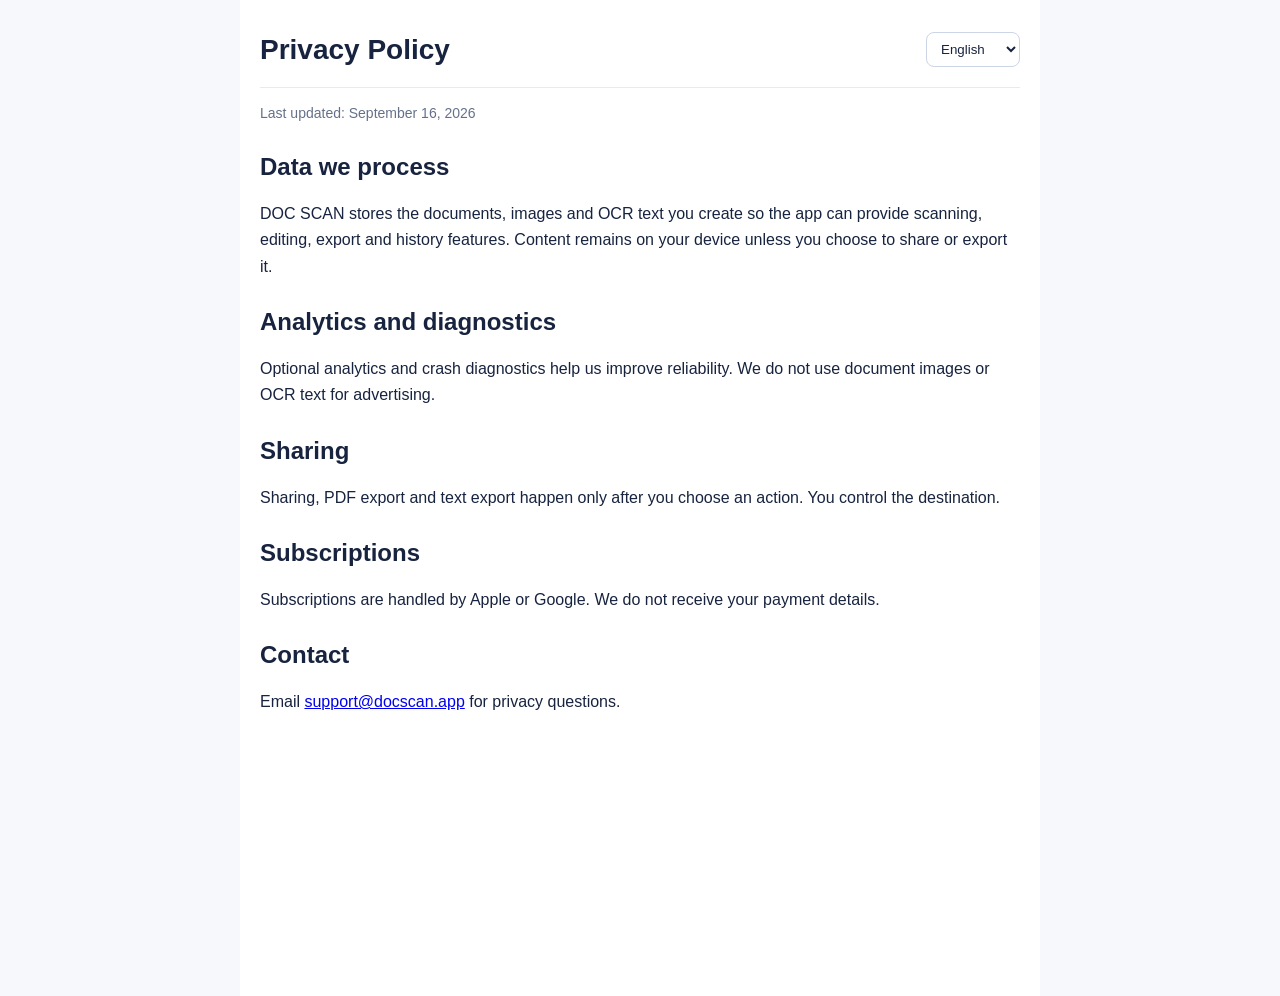
==== docscan_privacy.html @ a932596c "Add files via upload" ====
<!doctype html><html lang="en"><head><meta charset="utf-8"><meta name="viewport" content="width=device-width,initial-scale=1"><title>DOC SCAN Privacy Policy</title><link rel="stylesheet" href="docscan_legal.css"></head><body><main class="wrap"><header><h1 data-i18n="title"></h1><select id="lang" aria-label="Language"><option value="en">English</option><option value="es">Español</option><option value="ja">日本語</option><option value="zh">简体中文</option></select></header><p class="meta" data-i18n="updated"></p><article id="content"></article></main><script src="docscan_legal.js"></script><script>render("privacy")</script></body></html>
---- docscan_legal.css ----
:root{font-family:-apple-system,BlinkMacSystemFont,"Segoe UI",sans-serif;color:#17233f;background:#f6f8fc}body{margin:0}.wrap{max-width:760px;margin:0 auto;padding:32px 20px 64px;background:#fff;min-height:100vh}header{display:flex;justify-content:space-between;align-items:center;gap:16px;border-bottom:1px solid #e5eaf3;padding-bottom:20px}h1{font-size:28px;margin:0}h2{margin-top:28px}p,li{line-height:1.65}select{padding:8px 10px;border:1px solid #ccd5e5;border-radius:8px;background:#fff;color:inherit}.meta{color:#65718a;font-size:14px}
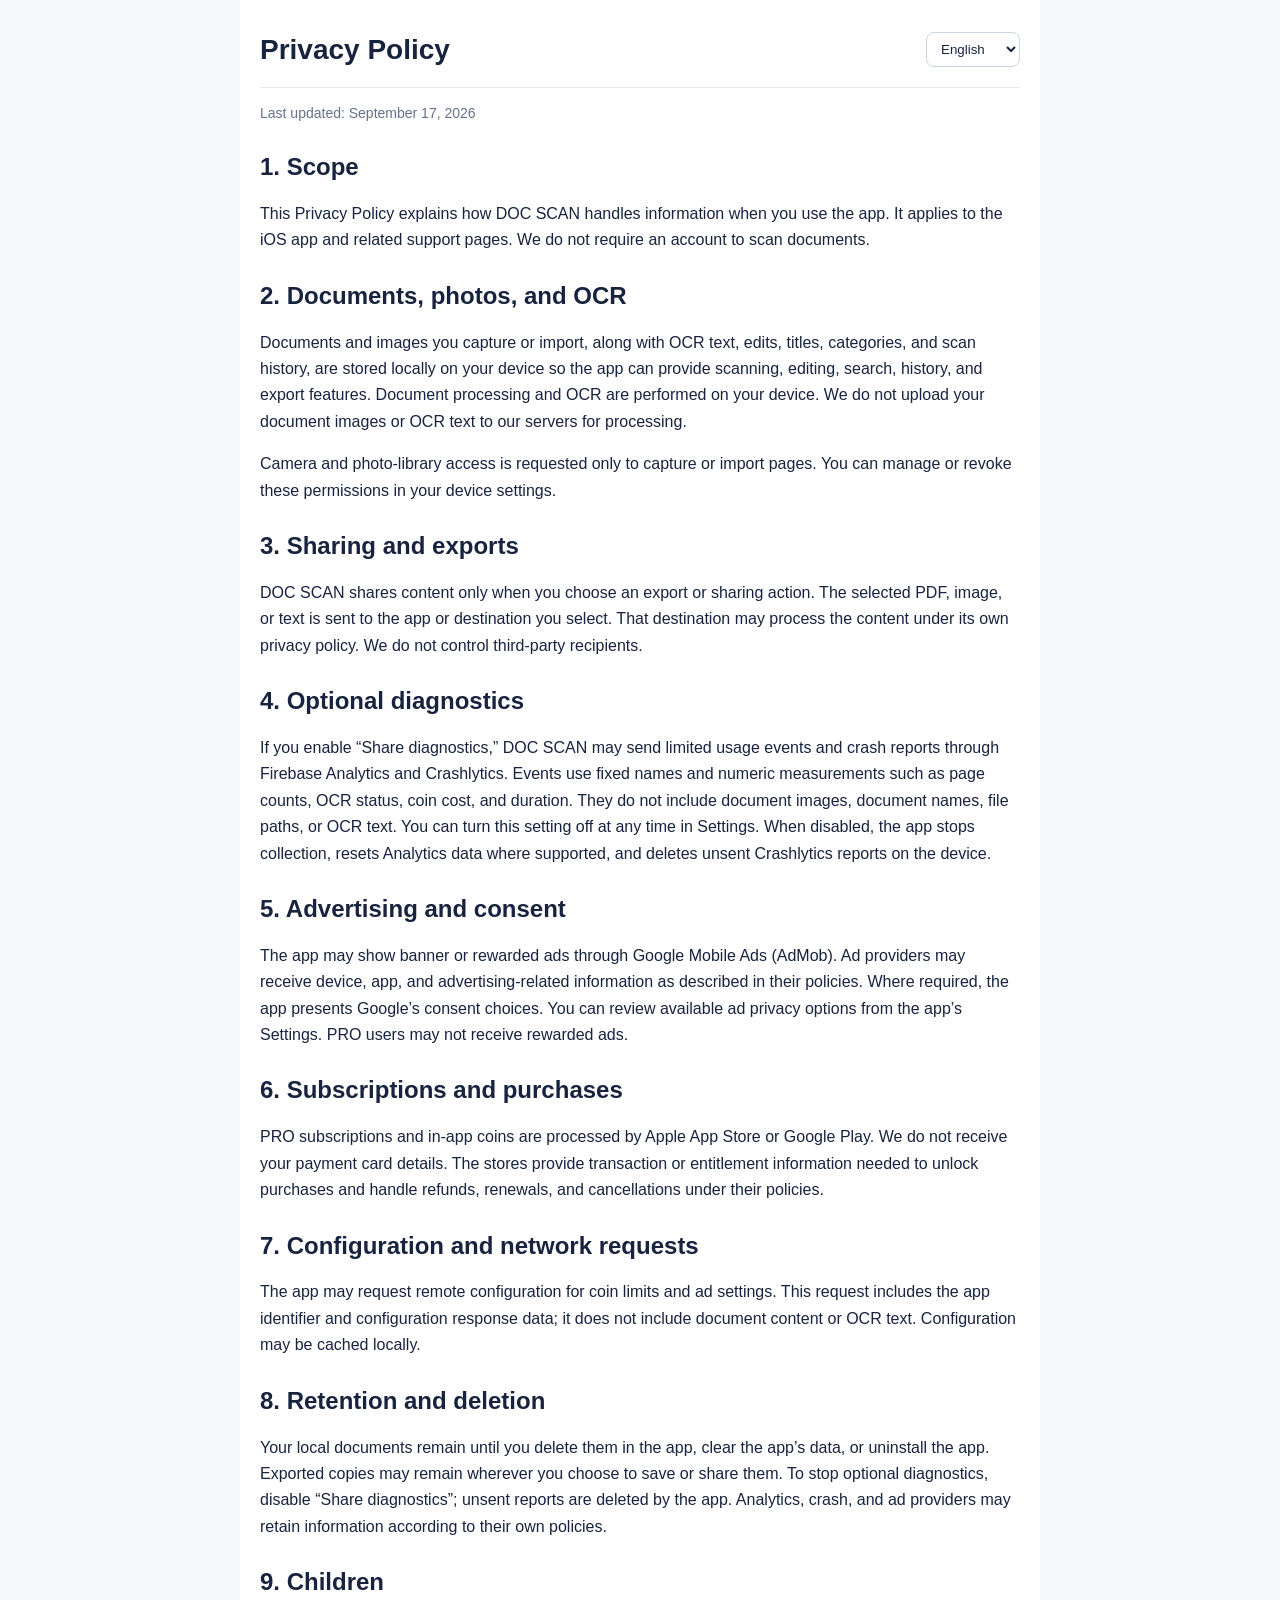
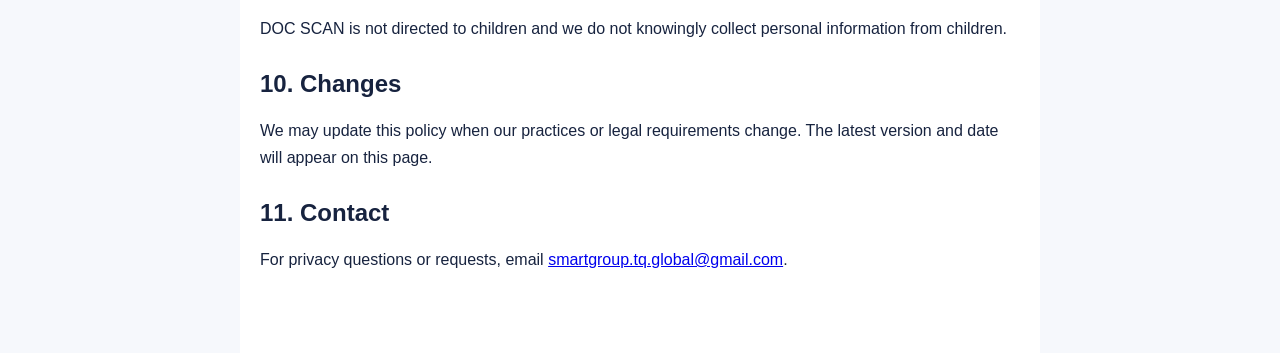
==== commit b2c90769: "Add files via upload" ====
--- a/docscan_privacy.html
+++ b/docscan_privacy.html
@@ -1 +1,29 @@
-<!doctype html><html lang="en"><head><meta charset="utf-8"><meta name="viewport" content="width=device-width,initial-scale=1"><title>DOC SCAN Privacy Policy</title><link rel="stylesheet" href="docscan_legal.css"></head><body><main class="wrap"><header><h1 data-i18n="title"></h1><select id="lang" aria-label="Language"><option value="en">English</option><option value="es">Español</option><option value="ja">日本語</option><option value="zh">简体中文</option></select></header><p class="meta" data-i18n="updated"></p><article id="content"></article></main><script src="docscan_legal.js"></script><script>render("privacy")</script></body></html>
+<!doctype html>
+<html lang="en">
+
+<head>
+    <meta charset="utf-8">
+    <meta name="viewport" content="width=device-width,initial-scale=1">
+    <title>DOC SCAN Privacy Policy</title>
+    <link rel="stylesheet" href="docscan_legal.css">
+</head>
+
+<body>
+    <main class="wrap">
+        <header>
+            <h1 data-i18n="title"></h1><select id="lang" aria-label="Language">
+                <option value="en">English</option>
+                <option value="es">Español</option>
+                <option value="ja">日本語</option>
+                <option value="zh">简体中文</option>
+            </select>
+        </header>
+        <p class="meta" data-i18n="updated"></p>
+        <article id="content"></article>
+    </main>
+    <script src="docscan_legal.js"></script>
+    <script src="docscan_privacy_content.js"></script>
+    <script>render("privacy")</script>
+</body>
+
+</html>
--- a/docscan_legal.css
+++ b/docscan_legal.css
@@ -1 +1,53 @@
-:root{font-family:-apple-system,BlinkMacSystemFont,"Segoe UI",sans-serif;color:#17233f;background:#f6f8fc}body{margin:0}.wrap{max-width:760px;margin:0 auto;padding:32px 20px 64px;background:#fff;min-height:100vh}header{display:flex;justify-content:space-between;align-items:center;gap:16px;border-bottom:1px solid #e5eaf3;padding-bottom:20px}h1{font-size:28px;margin:0}h2{margin-top:28px}p,li{line-height:1.65}select{padding:8px 10px;border:1px solid #ccd5e5;border-radius:8px;background:#fff;color:inherit}.meta{color:#65718a;font-size:14px}
+:root {
+    font-family: -apple-system, BlinkMacSystemFont, "Segoe UI", sans-serif;
+    color: #17233f;
+    background: #f6f8fc
+}
+
+body {
+    margin: 0
+}
+
+.wrap {
+    max-width: 760px;
+    margin: 0 auto;
+    padding: 32px 20px 64px;
+    background: #fff;
+    min-height: 100vh
+}
+
+header {
+    display: flex;
+    justify-content: space-between;
+    align-items: center;
+    gap: 16px;
+    border-bottom: 1px solid #e5eaf3;
+    padding-bottom: 20px
+}
+
+h1 {
+    font-size: 28px;
+    margin: 0
+}
+
+h2 {
+    margin-top: 28px
+}
+
+p,
+li {
+    line-height: 1.65
+}
+
+select {
+    padding: 8px 10px;
+    border: 1px solid #ccd5e5;
+    border-radius: 8px;
+    background: #fff;
+    color: inherit
+}
+
+.meta {
+    color: #65718a;
+    font-size: 14px
+}
